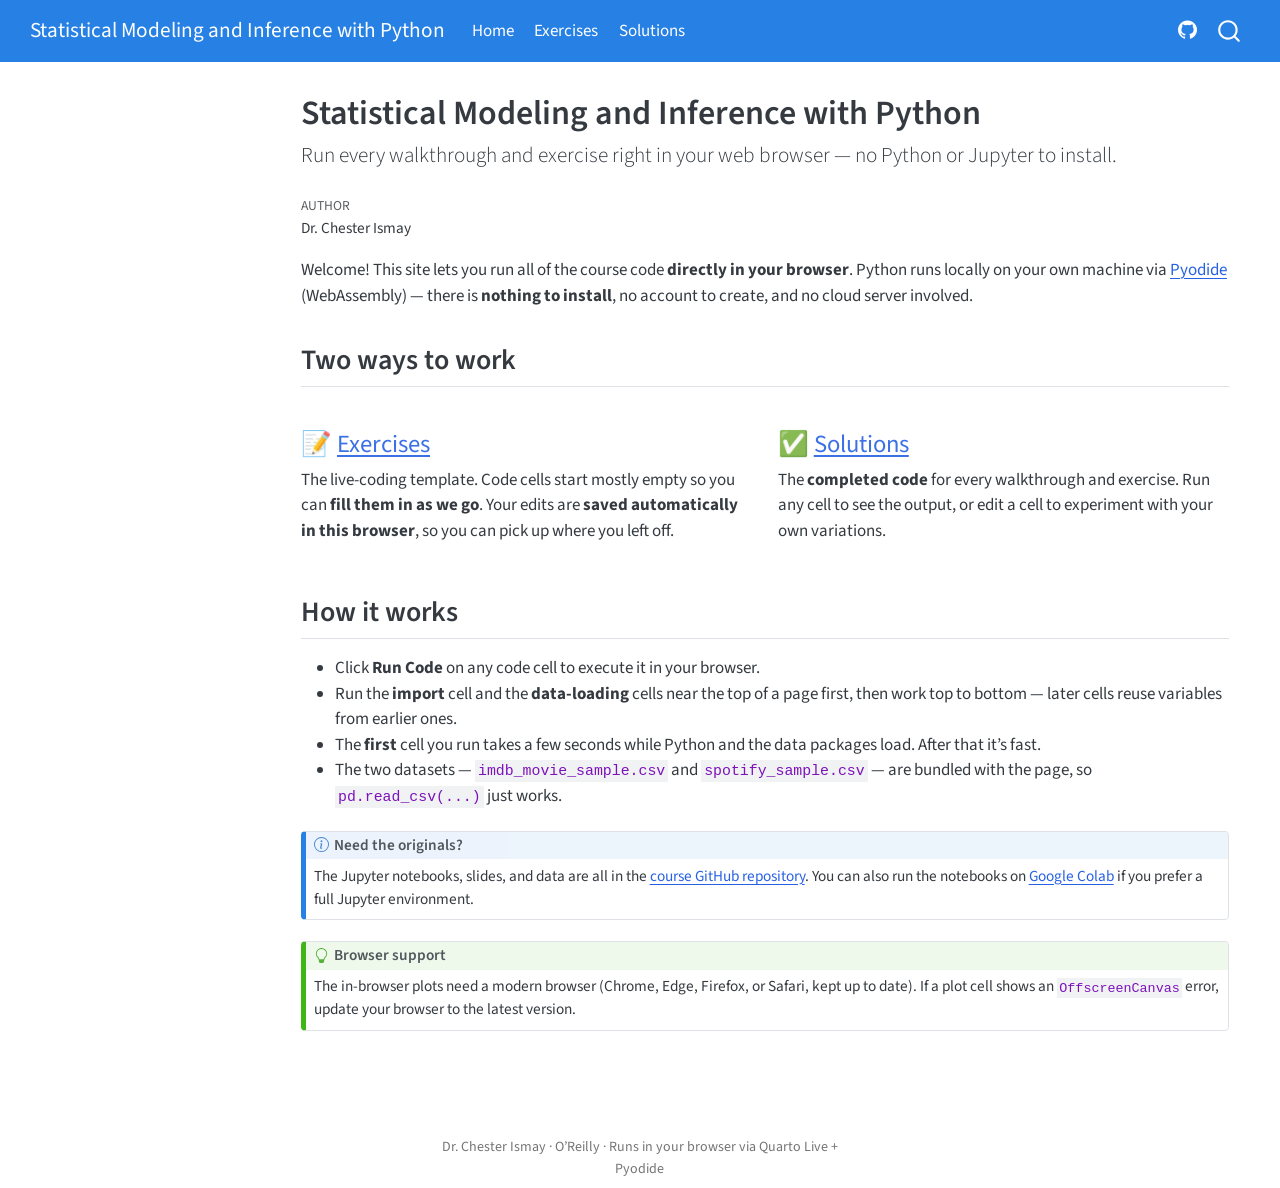
==== app/quarto/index.html @ 191a3539 "Add in-browser course apps (Quarto Live + JupyterLite) and unify course style - app/: browser-based " ====
<!DOCTYPE html>
<html xmlns="http://www.w3.org/1999/xhtml" lang="en" xml:lang="en"><head>

<meta charset="utf-8">
<meta name="generator" content="quarto-1.9.36">

<meta name="viewport" content="width=device-width, initial-scale=1.0, user-scalable=yes">

<meta name="author" content="Dr.&nbsp;Chester Ismay">

<title>Statistical Modeling and Inference with Python</title>
<style>
/* Default styles provided by pandoc.
** See https://pandoc.org/MANUAL.html#variables-for-html for config info.
*/
code{white-space: pre-wrap;}
span.smallcaps{font-variant: small-caps;}
div.columns{display: flex; gap: min(4vw, 1.5em);}
div.column{flex: auto; overflow-x: auto;}
div.hanging-indent{margin-left: 1.5em; text-indent: -1.5em;}
ul.task-list{list-style: none;}
ul.task-list li input[type="checkbox"] {
  width: 0.8em;
  margin: 0 0.8em 0.2em -1em; /* quarto-specific, see https://github.com/quarto-dev/quarto-cli/issues/4556 */ 
  vertical-align: middle;
}
</style>


<script src="site_libs/quarto-nav/quarto-nav.js"></script>
<script src="site_libs/quarto-nav/headroom.min.js"></script>
<script src="site_libs/clipboard/clipboard.min.js"></script>
<script src="site_libs/quarto-search/autocomplete.umd.js"></script>
<script src="site_libs/quarto-search/fuse.min.js"></script>
<script src="site_libs/quarto-search/quarto-search.js"></script>
<meta name="quarto:offset" content="./">
<script src="site_libs/quarto-html/quarto.js" type="module"></script>
<script src="site_libs/quarto-html/tabsets/tabsets.js" type="module"></script>
<script src="site_libs/quarto-html/popper.min.js"></script>
<script src="site_libs/quarto-html/tippy.umd.min.js"></script>
<script src="site_libs/quarto-html/anchor.min.js"></script>
<link href="site_libs/quarto-html/tippy.css" rel="stylesheet">
<link href="site_libs/quarto-html/quarto-syntax-highlighting-845c23b38eaddc0f92fda52bfe77a8c8.css" rel="stylesheet" id="quarto-text-highlighting-styles">
<script src="site_libs/bootstrap/bootstrap.min.js"></script>
<link href="site_libs/bootstrap/bootstrap-icons.css" rel="stylesheet">
<link href="site_libs/bootstrap/bootstrap-6e5d3d8f06bab3c9fe439197eeba8315.min.css" rel="stylesheet" append-hash="true" id="quarto-bootstrap" data-mode="light">
<script src="site_libs/quarto-contrib/live-runtime/live-runtime.js" type="module"></script>
<link href="site_libs/quarto-contrib/live-runtime/live-runtime.css" rel="stylesheet">
<script id="quarto-search-options" type="application/json">{
  "location": "navbar",
  "copy-button": false,
  "collapse-after": 3,
  "panel-placement": "end",
  "type": "overlay",
  "limit": 50,
  "keyboard-shortcut": [
    "f",
    "/",
    "s"
  ],
  "show-item-context": false,
  "language": {
    "search-no-results-text": "No results",
    "search-matching-documents-text": "matching documents",
    "search-copy-link-title": "Copy link to search",
    "search-hide-matches-text": "Hide additional matches",
    "search-more-match-text": "more match in this document",
    "search-more-matches-text": "more matches in this document",
    "search-clear-button-title": "Clear",
    "search-text-placeholder": "",
    "search-detached-cancel-button-title": "Cancel",
    "search-submit-button-title": "Submit",
    "search-label": "Search"
  }
}</script>
<script type="module" src="site_libs/quarto-ojs/quarto-ojs-runtime.js"></script>
<link href="site_libs/quarto-ojs/quarto-ojs.css" rel="stylesheet">


</head>

<body class="floating nav-fixed fullcontent quarto-light">

<div id="quarto-search-results"></div>
  <header id="quarto-header" class="headroom fixed-top">
    <nav class="navbar navbar-expand-lg " data-bs-theme="dark">
      <div class="navbar-container container-fluid">
      <div class="navbar-brand-container mx-auto">
    <a class="navbar-brand" href="./index.html">
    <span class="navbar-title">Statistical Modeling and Inference with Python</span>
    </a>
  </div>
            <div id="quarto-search" class="" title="Search"></div>
          <button class="navbar-toggler" type="button" data-bs-toggle="collapse" data-bs-target="#navbarCollapse" aria-controls="navbarCollapse" role="menu" aria-expanded="false" aria-label="Toggle navigation" onclick="if (window.quartoToggleHeadroom) { window.quartoToggleHeadroom(); }">
  <span class="navbar-toggler-icon"></span>
</button>
          <div class="collapse navbar-collapse" id="navbarCollapse">
            <ul class="navbar-nav navbar-nav-scroll me-auto">
  <li class="nav-item">
    <a class="nav-link active" href="./index.html" aria-current="page"> 
<span class="menu-text">Home</span></a>
  </li>  
  <li class="nav-item">
    <a class="nav-link" href="./exercises.html"> 
<span class="menu-text">Exercises</span></a>
  </li>  
  <li class="nav-item">
    <a class="nav-link" href="./solutions.html"> 
<span class="menu-text">Solutions</span></a>
  </li>  
</ul>
            <ul class="navbar-nav navbar-nav-scroll ms-auto">
  <li class="nav-item compact">
    <a class="nav-link" href="https://github.com/ismayc/oreilly-statistical-modeling-and-inference-with-python"> <i class="bi bi-github" role="img" aria-label="GitHub repository">
</i> 
<span class="menu-text"></span></a>
  </li>  
</ul>
          </div> <!-- /navcollapse -->
            <div class="quarto-navbar-tools">
</div>
      </div> <!-- /container-fluid -->
    </nav>
</header>
<!-- content -->
<div id="quarto-content" class="quarto-container page-columns page-rows-contents page-layout-article page-navbar">
<!-- sidebar -->
  <nav id="quarto-sidebar" class="sidebar collapse collapse-horizontal quarto-sidebar-collapse-item sidebar-navigation floating overflow-auto">
    
</nav>
<div id="quarto-sidebar-glass" class="quarto-sidebar-collapse-item" data-bs-toggle="collapse" data-bs-target=".quarto-sidebar-collapse-item"></div>
<!-- margin-sidebar -->
    
<!-- main -->
<main class="content" id="quarto-document-content">

<header id="title-block-header" class="quarto-title-block default">
<div class="quarto-title">
<h1 class="title">Statistical Modeling and Inference with Python</h1>
<p class="subtitle lead">Run every walkthrough and exercise right in your web browser — no Python or Jupyter to install.</p>
</div>



<div class="quarto-title-meta">

    <div>
    <div class="quarto-title-meta-heading">Author</div>
    <div class="quarto-title-meta-contents">
             <p>Dr.&nbsp;Chester Ismay </p>
          </div>
  </div>
    
  
    
  </div>
  


</header>


<p>Welcome! This site lets you run all of the course code <strong>directly in your browser</strong>. Python runs locally on your own machine via <a href="https://pyodide.org">Pyodide</a> (WebAssembly) — there is <strong>nothing to install</strong>, no account to create, and no cloud server involved.</p>
<section id="two-ways-to-work" class="level2">
<h2 class="anchored" data-anchor-id="two-ways-to-work">Two ways to work</h2>
<div class="grid">
<section id="exercises" class="level3 g-col-12 g-col-md-6">
<h3 class="anchored" data-anchor-id="exercises">📝 <a href="./exercises.html">Exercises</a></h3>
<p>The live-coding template. Code cells start mostly empty so you can <strong>fill them in as we go</strong>. Your edits are <strong>saved automatically in this browser</strong>, so you can pick up where you left off.</p>
</section>
<section id="solutions" class="level3 g-col-12 g-col-md-6">
<h3 class="anchored" data-anchor-id="solutions">✅ <a href="./solutions.html">Solutions</a></h3>
<p>The <strong>completed code</strong> for every walkthrough and exercise. Run any cell to see the output, or edit a cell to experiment with your own variations.</p>
</section>
</div>
</section>
<section id="how-it-works" class="level2">
<h2 class="anchored" data-anchor-id="how-it-works">How it works</h2>
<ul>
<li>Click <strong>Run Code</strong> on any code cell to execute it in your browser.</li>
<li>Run the <strong>import</strong> cell and the <strong>data-loading</strong> cells near the top of a page first, then work top to bottom — later cells reuse variables from earlier ones.</li>
<li>The <strong>first</strong> cell you run takes a few seconds while Python and the data packages load. After that it’s fast.</li>
<li>The two datasets — <code>imdb_movie_sample.csv</code> and <code>spotify_sample.csv</code> — are bundled with the page, so <code>pd.read_csv(...)</code> just works.</li>
</ul>
<div class="callout callout-style-default callout-note callout-titled">
<div class="callout-header d-flex align-content-center">
<div class="callout-icon-container">
<i class="callout-icon"></i>
</div>
<div class="callout-title-container flex-fill">
<span class="screen-reader-only">Note</span>Need the originals?
</div>
</div>
<div class="callout-body-container callout-body">
<p>The Jupyter notebooks, slides, and data are all in the <a href="https://github.com/ismayc/oreilly-statistical-modeling-and-inference-with-python">course GitHub repository</a>. You can also run the notebooks on <a href="https://colab.research.google.com/">Google Colab</a> if you prefer a full Jupyter environment.</p>
</div>
</div>
<div class="callout callout-style-default callout-tip callout-titled">
<div class="callout-header d-flex align-content-center">
<div class="callout-icon-container">
<i class="callout-icon"></i>
</div>
<div class="callout-title-container flex-fill">
<span class="screen-reader-only">Tip</span>Browser support
</div>
</div>
<div class="callout-body-container callout-body">
<p>The in-browser plots need a modern browser (Chrome, Edge, Firefox, or Safari, kept up to date). If a plot cell shows an <code>OffscreenCanvas</code> error, update your browser to the latest version.</p>
</div>
</div>


<script type="ojs-module-contents">
eyJjb250ZW50cyI6W119
</script>
<div id="exercise-loading-indicator" class="exercise-loading-indicator d-none d-flex align-items-center gap-2">
<div id="exercise-loading-status" class="d-flex gap-2">

</div>
<div class="spinner-grow spinner-grow-sm">

</div>
</div>
<script type="vfs-file">
WyJpbWRiX21vdmllX3NhbXBsZS5jc3YiLCJzcG90aWZ5X3NhbXBsZS5jc3YiXQ==
</script>
</section>

</main> <!-- /main -->
<script type="ojs-module-contents">
eyJjb250ZW50cyI6W119
</script>
<script type="module">
if (window.location.protocol === "file:") { alert("The OJS runtime does not work with file:// URLs. Please use a web server to view this document."); }
window._ojs.paths.runtimeToDoc = "../..";
window._ojs.paths.runtimeToRoot = "../..";
window._ojs.paths.docToRoot = "";
window._ojs.selfContained = false;
window._ojs.runtime.interpretFromScriptTags();
</script>
<script id="quarto-html-after-body" type="application/javascript">
  window.document.addEventListener("DOMContentLoaded", function (event) {
    const icon = "";
    const anchorJS = new window.AnchorJS();
    anchorJS.options = {
      placement: 'right',
      icon: icon
    };
    anchorJS.add('.anchored');
    const isCodeAnnotation = (el) => {
      for (const clz of el.classList) {
        if (clz.startsWith('code-annotation-')) {                     
          return true;
        }
      }
      return false;
    }
    const onCopySuccess = function(e) {
      // button target
      const button = e.trigger;
      // don't keep focus
      button.blur();
      // flash "checked"
      button.classList.add('code-copy-button-checked');
      var currentTitle = button.getAttribute("title");
      button.setAttribute("title", "Copied!");
      let tooltip;
      if (window.bootstrap) {
        button.setAttribute("data-bs-toggle", "tooltip");
        button.setAttribute("data-bs-placement", "left");
        button.setAttribute("data-bs-title", "Copied!");
        tooltip = new bootstrap.Tooltip(button, 
          { trigger: "manual", 
            customClass: "code-copy-button-tooltip",
            offset: [0, -8]});
        tooltip.show();    
      }
      setTimeout(function() {
        if (tooltip) {
          tooltip.hide();
          button.removeAttribute("data-bs-title");
          button.removeAttribute("data-bs-toggle");
          button.removeAttribute("data-bs-placement");
        }
        button.setAttribute("title", currentTitle);
        button.classList.remove('code-copy-button-checked');
      }, 1000);
      // clear code selection
      e.clearSelection();
    }
    const getTextToCopy = function(trigger) {
      const outerScaffold = trigger.parentElement.cloneNode(true);
      const codeEl = outerScaffold.querySelector('code');
      for (const childEl of codeEl.children) {
        if (isCodeAnnotation(childEl)) {
          childEl.remove();
        }
      }
      return codeEl.innerText;
    }
    const clipboard = new window.ClipboardJS('.code-copy-button:not([data-in-quarto-modal])', {
      text: getTextToCopy
    });
    clipboard.on('success', onCopySuccess);
    if (window.document.getElementById('quarto-embedded-source-code-modal')) {
      const clipboardModal = new window.ClipboardJS('.code-copy-button[data-in-quarto-modal]', {
        text: getTextToCopy,
        container: window.document.getElementById('quarto-embedded-source-code-modal')
      });
      clipboardModal.on('success', onCopySuccess);
    }
      var localhostRegex = new RegExp(/^(?:http|https):\/\/localhost\:?[0-9]*\//);
      var mailtoRegex = new RegExp(/^mailto:/);
        var filterRegex = new RegExp('/' + window.location.host + '/');
      var isInternal = (href) => {
          return filterRegex.test(href) || localhostRegex.test(href) || mailtoRegex.test(href);
      }
      // Inspect non-navigation links and adorn them if external
     var links = window.document.querySelectorAll('a[href]:not(.nav-link):not(.navbar-brand):not(.toc-action):not(.sidebar-link):not(.sidebar-item-toggle):not(.pagination-link):not(.no-external):not([aria-hidden]):not(.dropdown-item):not(.quarto-navigation-tool):not(.about-link)');
      for (var i=0; i<links.length; i++) {
        const link = links[i];
        if (!isInternal(link.href)) {
          // undo the damage that might have been done by quarto-nav.js in the case of
          // links that we want to consider external
          if (link.dataset.originalHref !== undefined) {
            link.href = link.dataset.originalHref;
          }
        }
      }
    function tippyHover(el, contentFn, onTriggerFn, onUntriggerFn) {
      const config = {
        allowHTML: true,
        maxWidth: 500,
        delay: 100,
        arrow: false,
        appendTo: function(el) {
            return el.parentElement;
        },
        interactive: true,
        interactiveBorder: 10,
        theme: 'quarto',
        placement: 'bottom-start',
      };
      if (contentFn) {
        config.content = contentFn;
      }
      if (onTriggerFn) {
        config.onTrigger = onTriggerFn;
      }
      if (onUntriggerFn) {
        config.onUntrigger = onUntriggerFn;
      }
      window.tippy(el, config); 
    }
    const noterefs = window.document.querySelectorAll('a[role="doc-noteref"]');
    for (var i=0; i<noterefs.length; i++) {
      const ref = noterefs[i];
      tippyHover(ref, function() {
        // use id or data attribute instead here
        let href = ref.getAttribute('data-footnote-href') || ref.getAttribute('href');
        try { href = new URL(href).hash; } catch {}
        const id = href.replace(/^#\/?/, "");
        const note = window.document.getElementById(id);
        if (note) {
          return note.innerHTML;
        } else {
          return "";
        }
      });
    }
    const xrefs = window.document.querySelectorAll('a.quarto-xref');
    const processXRef = (id, note) => {
      // Strip column container classes
      const stripColumnClz = (el) => {
        el.classList.remove("page-full", "page-columns");
        if (el.children) {
          for (const child of el.children) {
            stripColumnClz(child);
          }
        }
      }
      stripColumnClz(note)
      if (id === null || id.startsWith('sec-')) {
        // Special case sections, only their first couple elements
        const container = document.createElement("div");
        if (note.children && note.children.length > 2) {
          container.appendChild(note.children[0].cloneNode(true));
          for (let i = 1; i < note.children.length; i++) {
            const child = note.children[i];
            if (child.tagName === "P" && child.innerText === "") {
              continue;
            } else {
              container.appendChild(child.cloneNode(true));
              break;
            }
          }
          if (window.Quarto?.typesetMath) {
            window.Quarto.typesetMath(container);
          }
          return container.innerHTML
        } else {
          if (window.Quarto?.typesetMath) {
            window.Quarto.typesetMath(note);
          }
          return note.innerHTML;
        }
      } else {
        // Remove any anchor links if they are present
        const anchorLink = note.querySelector('a.anchorjs-link');
        if (anchorLink) {
          anchorLink.remove();
        }
        if (window.Quarto?.typesetMath) {
          window.Quarto.typesetMath(note);
        }
        if (note.classList.contains("callout")) {
          return note.outerHTML;
        } else {
          return note.innerHTML;
        }
      }
    }
    for (var i=0; i<xrefs.length; i++) {
      const xref = xrefs[i];
      tippyHover(xref, undefined, function(instance) {
        instance.disable();
        let url = xref.getAttribute('href');
        let hash = undefined; 
        if (url.startsWith('#')) {
          hash = url;
        } else {
          try { hash = new URL(url).hash; } catch {}
        }
        if (hash) {
          const id = hash.replace(/^#\/?/, "");
          const note = window.document.getElementById(id);
          if (note !== null) {
            try {
              const html = processXRef(id, note.cloneNode(true));
              instance.setContent(html);
            } finally {
              instance.enable();
              instance.show();
            }
          } else {
            // See if we can fetch this
            fetch(url.split('#')[0])
            .then(res => res.text())
            .then(html => {
              const parser = new DOMParser();
              const htmlDoc = parser.parseFromString(html, "text/html");
              const note = htmlDoc.getElementById(id);
              if (note !== null) {
                const html = processXRef(id, note);
                instance.setContent(html);
              } 
            }).finally(() => {
              instance.enable();
              instance.show();
            });
          }
        } else {
          // See if we can fetch a full url (with no hash to target)
          // This is a special case and we should probably do some content thinning / targeting
          fetch(url)
          .then(res => res.text())
          .then(html => {
            const parser = new DOMParser();
            const htmlDoc = parser.parseFromString(html, "text/html");
            const note = htmlDoc.querySelector('main.content');
            if (note !== null) {
              // This should only happen for chapter cross references
              // (since there is no id in the URL)
              // remove the first header
              if (note.children.length > 0 && note.children[0].tagName === "HEADER") {
                note.children[0].remove();
              }
              const html = processXRef(null, note);
              instance.setContent(html);
            } 
          }).finally(() => {
            instance.enable();
            instance.show();
          });
        }
      }, function(instance) {
      });
    }
        let selectedAnnoteEl;
        const selectorForAnnotation = ( cell, annotation) => {
          let cellAttr = 'data-code-cell="' + cell + '"';
          let lineAttr = 'data-code-annotation="' +  annotation + '"';
          const selector = 'span[' + cellAttr + '][' + lineAttr + ']';
          return selector;
        }
        const selectCodeLines = (annoteEl) => {
          const doc = window.document;
          const targetCell = annoteEl.getAttribute("data-target-cell");
          const targetAnnotation = annoteEl.getAttribute("data-target-annotation");
          const annoteSpan = window.document.querySelector(selectorForAnnotation(targetCell, targetAnnotation));
          const lines = annoteSpan.getAttribute("data-code-lines").split(",");
          const lineIds = lines.map((line) => {
            return targetCell + "-" + line;
          })
          let top = null;
          let height = null;
          let parent = null;
          if (lineIds.length > 0) {
              //compute the position of the single el (top and bottom and make a div)
              const el = window.document.getElementById(lineIds[0]);
              top = el.offsetTop;
              height = el.offsetHeight;
              parent = el.parentElement.parentElement;
            if (lineIds.length > 1) {
              const lastEl = window.document.getElementById(lineIds[lineIds.length - 1]);
              const bottom = lastEl.offsetTop + lastEl.offsetHeight;
              height = bottom - top;
            }
            if (top !== null && height !== null && parent !== null) {
              // cook up a div (if necessary) and position it 
              let div = window.document.getElementById("code-annotation-line-highlight");
              if (div === null) {
                div = window.document.createElement("div");
                div.setAttribute("id", "code-annotation-line-highlight");
                div.style.position = 'absolute';
                parent.appendChild(div);
              }
              div.style.top = top - 2 + "px";
              div.style.height = height + 4 + "px";
              div.style.left = 0;
              let gutterDiv = window.document.getElementById("code-annotation-line-highlight-gutter");
              if (gutterDiv === null) {
                gutterDiv = window.document.createElement("div");
                gutterDiv.setAttribute("id", "code-annotation-line-highlight-gutter");
                gutterDiv.style.position = 'absolute';
                const codeCell = window.document.getElementById(targetCell);
                const gutter = codeCell.querySelector('.code-annotation-gutter');
                gutter.appendChild(gutterDiv);
              }
              gutterDiv.style.top = top - 2 + "px";
              gutterDiv.style.height = height + 4 + "px";
            }
            selectedAnnoteEl = annoteEl;
          }
        };
        const unselectCodeLines = () => {
          const elementsIds = ["code-annotation-line-highlight", "code-annotation-line-highlight-gutter"];
          elementsIds.forEach((elId) => {
            const div = window.document.getElementById(elId);
            if (div) {
              div.remove();
            }
          });
          selectedAnnoteEl = undefined;
        };
          // Handle positioning of the toggle
      window.addEventListener(
        "resize",
        throttle(() => {
          elRect = undefined;
          if (selectedAnnoteEl) {
            selectCodeLines(selectedAnnoteEl);
          }
        }, 10)
      );
      function throttle(fn, ms) {
      let throttle = false;
      let timer;
        return (...args) => {
          if(!throttle) { // first call gets through
              fn.apply(this, args);
              throttle = true;
          } else { // all the others get throttled
              if(timer) clearTimeout(timer); // cancel #2
              timer = setTimeout(() => {
                fn.apply(this, args);
                timer = throttle = false;
              }, ms);
          }
        };
      }
        // Attach click handler to the DT
        const annoteDls = window.document.querySelectorAll('dt[data-target-cell]');
        for (const annoteDlNode of annoteDls) {
          annoteDlNode.addEventListener('click', (event) => {
            const clickedEl = event.target;
            if (clickedEl !== selectedAnnoteEl) {
              unselectCodeLines();
              const activeEl = window.document.querySelector('dt[data-target-cell].code-annotation-active');
              if (activeEl) {
                activeEl.classList.remove('code-annotation-active');
              }
              selectCodeLines(clickedEl);
              clickedEl.classList.add('code-annotation-active');
            } else {
              // Unselect the line
              unselectCodeLines();
              clickedEl.classList.remove('code-annotation-active');
            }
          });
        }
    const findCites = (el) => {
      const parentEl = el.parentElement;
      if (parentEl) {
        const cites = parentEl.dataset.cites;
        if (cites) {
          return {
            el,
            cites: cites.split(' ')
          };
        } else {
          return findCites(el.parentElement)
        }
      } else {
        return undefined;
      }
    };
    var bibliorefs = window.document.querySelectorAll('a[role="doc-biblioref"]');
    for (var i=0; i<bibliorefs.length; i++) {
      const ref = bibliorefs[i];
      const citeInfo = findCites(ref);
      if (citeInfo) {
        tippyHover(citeInfo.el, function() {
          var popup = window.document.createElement('div');
          citeInfo.cites.forEach(function(cite) {
            var citeDiv = window.document.createElement('div');
            citeDiv.classList.add('hanging-indent');
            citeDiv.classList.add('csl-entry');
            var biblioDiv = window.document.getElementById('ref-' + cite);
            if (biblioDiv) {
              citeDiv.innerHTML = biblioDiv.innerHTML;
            }
            popup.appendChild(citeDiv);
          });
          return popup.innerHTML;
        });
      }
    }
  });
  </script>
</div> <!-- /content -->
<footer class="footer">
  <div class="nav-footer">
    <div class="nav-footer-left">
      &nbsp;
    </div>   
    <div class="nav-footer-center">
<p>Dr.&nbsp;Chester Ismay · O’Reilly · Runs in your browser via Quarto Live + Pyodide</p>
</div>
    <div class="nav-footer-right">
      &nbsp;
    </div>
  </div>
</footer>




</body></html>
---- app/quarto/site_libs/quarto-html/tippy.css ----
.tippy-box[data-animation=fade][data-state=hidden]{opacity:0}[data-tippy-root]{max-width:calc(100vw - 10px)}.tippy-box{position:relative;background-color:#333;color:#fff;border-radius:4px;font-size:14px;line-height:1.4;white-space:normal;outline:0;transition-property:transform,visibility,opacity}.tippy-box[data-placement^=top]>.tippy-arrow{bottom:0}.tippy-box[data-placement^=top]>.tippy-arrow:before{bottom:-7px;left:0;border-width:8px 8px 0;border-top-color:initial;transform-origin:center top}.tippy-box[data-placement^=bottom]>.tippy-arrow{top:0}.tippy-box[data-placement^=bottom]>.tippy-arrow:before{top:-7px;left:0;border-width:0 8px 8px;border-bottom-color:initial;transform-origin:center bottom}.tippy-box[data-placement^=left]>.tippy-arrow{right:0}.tippy-box[data-placement^=left]>.tippy-arrow:before{border-width:8px 0 8px 8px;border-left-color:initial;right:-7px;transform-origin:center left}.tippy-box[data-placement^=right]>.tippy-arrow{left:0}.tippy-box[data-placement^=right]>.tippy-arrow:before{left:-7px;border-width:8px 8px 8px 0;border-right-color:initial;transform-origin:center right}.tippy-box[data-inertia][data-state=visible]{transition-timing-function:cubic-bezier(.54,1.5,.38,1.11)}.tippy-arrow{width:16px;height:16px;color:#333}.tippy-arrow:before{content:"";position:absolute;border-color:transparent;border-style:solid}.tippy-content{position:relative;padding:5px 9px;z-index:1}
---- app/quarto/site_libs/quarto-html/quarto-syntax-highlighting-845c23b38eaddc0f92fda52bfe77a8c8.css ----
/* quarto syntax highlight colors */
:root {
  --quarto-hl-ot-color: #003B4F;
  --quarto-hl-at-color: #657422;
  --quarto-hl-ss-color: #20794D;
  --quarto-hl-an-color: #5E5E5E;
  --quarto-hl-fu-color: #4758AB;
  --quarto-hl-st-color: #20794D;
  --quarto-hl-cf-color: #003B4F;
  --quarto-hl-op-color: #5E5E5E;
  --quarto-hl-er-color: #AD0000;
  --quarto-hl-bn-color: #AD0000;
  --quarto-hl-al-color: #AD0000;
  --quarto-hl-va-color: #111111;
  --quarto-hl-bu-color: inherit;
  --quarto-hl-ex-color: inherit;
  --quarto-hl-pp-color: #AD0000;
  --quarto-hl-in-color: #5E5E5E;
  --quarto-hl-vs-color: #20794D;
  --quarto-hl-wa-color: #5E5E5E;
  --quarto-hl-do-color: #5E5E5E;
  --quarto-hl-im-color: #00769E;
  --quarto-hl-ch-color: #20794D;
  --quarto-hl-dt-color: #AD0000;
  --quarto-hl-fl-color: #AD0000;
  --quarto-hl-co-color: #5E5E5E;
  --quarto-hl-cv-color: #5E5E5E;
  --quarto-hl-cn-color: #8f5902;
  --quarto-hl-sc-color: #5E5E5E;
  --quarto-hl-dv-color: #AD0000;
  --quarto-hl-kw-color: #003B4F;
}

/* other quarto variables */
:root {
  --quarto-font-monospace: SFMono-Regular, Menlo, Monaco, Consolas, "Liberation Mono", "Courier New", monospace;
}

/* syntax highlight based on Pandoc's rules */
pre > code.sourceCode > span {
  color: #003B4F;
}

code.sourceCode > span {
  color: #003B4F;
}

div.sourceCode,
div.sourceCode pre.sourceCode {
  color: #003B4F;
}

/* Normal */
code span {
  color: #003B4F;
}

/* Alert */
code span.al {
  color: #AD0000;
  font-style: inherit;
}

/* Annotation */
code span.an {
  color: #5E5E5E;
  font-style: inherit;
}

/* Attribute */
code span.at {
  color: #657422;
  font-style: inherit;
}

/* BaseN */
code span.bn {
  color: #AD0000;
  font-style: inherit;
}

/* BuiltIn */
code span.bu {
  font-style: inherit;
}

/* ControlFlow */
code span.cf {
  color: #003B4F;
  font-weight: bold;
  font-style: inherit;
}

/* Char */
code span.ch {
  color: #20794D;
  font-style: inherit;
}

/* Constant */
code span.cn {
  color: #8f5902;
  font-style: inherit;
}

/* Comment */
code span.co {
  color: #5E5E5E;
  font-style: inherit;
}

/* CommentVar */
code span.cv {
  color: #5E5E5E;
  font-style: italic;
}

/* Documentation */
code span.do {
  color: #5E5E5E;
  font-style: italic;
}

/* DataType */
code span.dt {
  color: #AD0000;
  font-style: inherit;
}

/* DecVal */
code span.dv {
  color: #AD0000;
  font-style: inherit;
}

/* Error */
code span.er {
  color: #AD0000;
  font-style: inherit;
}

/* Extension */
code span.ex {
  font-style: inherit;
}

/* Float */
code span.fl {
  color: #AD0000;
  font-style: inherit;
}

/* Function */
code span.fu {
  color: #4758AB;
  font-style: inherit;
}

/* Import */
code span.im {
  color: #00769E;
  font-style: inherit;
}

/* Information */
code span.in {
  color: #5E5E5E;
  font-style: inherit;
}

/* Keyword */
code span.kw {
  color: #003B4F;
  font-weight: bold;
  font-style: inherit;
}

/* Operator */
code span.op {
  color: #5E5E5E;
  font-style: inherit;
}

/* Other */
code span.ot {
  color: #003B4F;
  font-style: inherit;
}

/* Preprocessor */
code span.pp {
  color: #AD0000;
  font-style: inherit;
}

/* SpecialChar */
code span.sc {
  color: #5E5E5E;
  font-style: inherit;
}

/* SpecialString */
code span.ss {
  color: #20794D;
  font-style: inherit;
}

/* String */
code span.st {
  color: #20794D;
  font-style: inherit;
}

/* Variable */
code span.va {
  color: #111111;
  font-style: inherit;
}

/* VerbatimString */
code span.vs {
  color: #20794D;
  font-style: inherit;
}

/* Warning */
code span.wa {
  color: #5E5E5E;
  font-style: italic;
}

.prevent-inlining {
  content: "</";
}

/*# sourceMappingURL=ac89f0bb514bba72461919f78549e31c.css.map */
---- app/quarto/site_libs/quarto-contrib/live-runtime/live-runtime.css ----
.quarto-light{--exercise-main-color: var(--bs-body-color, var(--r-main-color, #212529));--exercise-output-color: var(--bs-black, #000000);--exercise-main-bg: var(--bs-body-bg, var(--r-background-color, #ffffff));--exercise-primary-rgb: var(--bs-primary-rgb, 13, 110, 253);--exercise-gray: var(--bs-gray-300, #dee2e6);--exercise-cap-bg: var(--bs-light-bg-subtle, #f8f8f8);--exercise-line-bg: rgba(var(--exercise-primary-rgb), .05);--exercise-line-gutter-bg: rgba(var(--exercise-primary-rgb), .1);--exercise-code-block-color: var(--quarto-scss-export-code-block-color, var(--exercise-main-color));--exercise-code-block-bg: var(--quarto-scss-export-code-block-bg, var(--exercise-main-bg))}.quarto-dark{--exercise-main-color: var(--bs-body-color, var(--r-main-color, #ffffff));--exercise-output-color: var(--bs-body-color, #ffffff);--exercise-main-bg: var(--bs-body-bg, var(--r-background-color, #222222));--exercise-primary-rgb: var(--bs-primary-rgb, 55, 90, 127);--exercise-gray: var(--bs-gray-700, #434343);--exercise-cap-bg: var(--bs-card-cap-bg, #505050);--exercise-line-bg: rgba(var(--exercise-primary-rgb), .2);--exercise-line-gutter-bg: rgba(var(--exercise-primary-rgb), .4);--exercise-code-block-color: var(--quarto-scss-export-code-block-color, var(--exercise-main-color));--exercise-code-block-bg: var(--quarto-scss-export-code-block-bg, var(--exercise-main-bg))}.webr-ojs-exercise.exercise-solution,.webr-ojs-exercise.exercise-hint{border:var(--exercise-gray) 1px solid;border-radius:5px;padding:1rem}.exercise-hint .exercise-hint,.exercise-solution .exercise-solution{border:none;padding:0}.webr-ojs-exercise.exercise-solution>.callout,.webr-ojs-exercise.exercise-hint>.callout{margin:-1rem;border:0}#exercise-loading-indicator{position:fixed;bottom:0;right:0;font-size:1.2rem;padding:.2rem .75rem;border:1px solid var(--exercise-gray);background-color:var(--exercise-cap-bg);border-top-left-radius:5px}#exercise-loading-indicator>.spinner-grow{min-width:1rem}.exercise-loading-details+.exercise-loading-details:before{content:"/ "}@media only screen and (max-width: 576px){#exercise-loading-indicator{font-size:.8rem;padding:.1rem .5rem}#exercise-loading-indicator>.spinner-grow{min-width:.66rem}#exercise-loading-indicator .gap-2{gap:.2rem!important}#exercise-loading-indicator .spinner-grow{--bs-spinner-width: .66rem;--bs-spinner-height: .66rem}}.btn.btn-exercise-editor:disabled,.btn.btn-exercise-editor.disabled,.btn-exercise-editor fieldset:disabled .btn{transition:opacity .5s}.card.exercise-editor .card-header a.btn{--bs-btn-padding-x: .5rem;--bs-btn-padding-y: .15rem;--bs-btn-font-size: .75rem}.quarto-dark .card.exercise-editor .card-header .btn.btn-outline-dark{--bs-btn-color: #f8f8f8;--bs-btn-border-color: #f8f8f8;--bs-btn-hover-color: #000;--bs-btn-hover-bg: #f8f8f8;--bs-btn-hover-border-color: #f8f8f8;--bs-btn-focus-shadow-rgb: 248, 248, 248;--bs-btn-active-color: #000;--bs-btn-active-bg: #f8f8f8;--bs-btn-active-border-color: #f8f8f8;--bs-btn-active-shadow: inset 0 3px 5px rgba(0, 0, 0, .125);--bs-btn-disabled-color: #f8f8f8;--bs-btn-disabled-bg: transparent;--bs-btn-disabled-border-color: #f8f8f8;--bs-btn-bg: transparent;--bs-gradient: none}.card.exercise-editor{--exercise-min-lines: 0;--exercise-max-lines: infinity;--exercise-font-size: var(--bs-body-font-size, 1rem)}.card.exercise-editor .card-header{padding:.5rem 1rem;background-color:var(--exercise-cap-bg);border-bottom:1px solid rgba(0,0,0,.175)}.card.exercise-editor .cm-editor{color:var(--exercise-code-block-color);background-color:var(--exercise-code-block-bg);max-height:calc(var(--exercise-max-lines) * 1.4 * var(--exercise-font-size) + 8px)}.card.exercise-editor .cm-content{caret-color:var(--exercise-code-block-color)}.card.exercise-editor .cm-cursor,.card.exercise-editor .cm-dropCursor{border-left-color:var(--exercise-code-block-color)}.card.exercise-editor .cm-focused .cm-selectionBackgroundm .cm-selectionBackground,.card.exercise-editor .cm-content ::selection{background-color:rgba(var(--exercise-primary-rgb),.1)}.card.exercise-editor .cm-activeLine{background-color:var(--exercise-line-bg)}.card.exercise-editor .cm-activeLineGutter{background-color:var(--exercise-line-gutter-bg)}.card.exercise-editor .cm-gutters{background-color:var(--exercise-cap-bg);color:var(--exercise-main-color);border-right:1px solid var(--exercise-gray)}.card.exercise-editor .cm-content,.card.exercise-editor .cm-gutter{min-height:calc(var(--exercise-min-lines) * 1.4 * var(--exercise-font-size) + 8px)}.card.exercise-editor .cm-scroller{line-height:1.4;overflow:auto}:root{--exercise-editor-hl-al: var(--quarto-hl-al-color, #AD0000);--exercise-editor-hl-an: var(--quarto-hl-an-color, #5E5E5E);--exercise-editor-hl-at: var(--quarto-hl-at-color, #657422);--exercise-editor-hl-bn: var(--quarto-hl-bn-color, #AD0000);--exercise-editor-hl-ch: var(--quarto-hl-ch-color, #20794D);--exercise-editor-hl-co: var(--quarto-hl-co-color, #5E5E5E);--exercise-editor-hl-cv: var(--quarto-hl-cv-color, #5E5E5E);--exercise-editor-hl-cn: var(--quarto-hl-cn-color, #8f5902);--exercise-editor-hl-cf: var(--quarto-hl-cf-color, #003B4F);--exercise-editor-hl-dt: var(--quarto-hl-dt-color, #AD0000);--exercise-editor-hl-dv: var(--quarto-hl-dv-color, #AD0000);--exercise-editor-hl-do: var(--quarto-hl-do-color, #5E5E5E);--exercise-editor-hl-er: var(--quarto-hl-er-color, #AD0000);--exercise-editor-hl-fl: var(--quarto-hl-fl-color, #AD0000);--exercise-editor-hl-fu: var(--quarto-hl-fu-color, #4758AB);--exercise-editor-hl-im: var(--quarto-hl-im-color, #00769E);--exercise-editor-hl-in: var(--quarto-hl-in-color, #5E5E5E);--exercise-editor-hl-kw: var(--quarto-hl-kw-color, #003B4F);--exercise-editor-hl-op: var(--quarto-hl-op-color, #5E5E5E);--exercise-editor-hl-ot: var(--quarto-hl-ot-color, #003B4F);--exercise-editor-hl-pp: var(--quarto-hl-pp-color, #AD0000);--exercise-editor-hl-sc: var(--quarto-hl-sc-color, #5E5E5E);--exercise-editor-hl-ss: var(--quarto-hl-ss-color, #20794D);--exercise-editor-hl-st: var(--quarto-hl-st-color, #20794D);--exercise-editor-hl-va: var(--quarto-hl-va-color, #111111);--exercise-editor-hl-vs: var(--quarto-hl-vs-color, #20794D);--exercise-editor-hl-wa: var(--quarto-hl-wa-color, #5E5E5E)}*[data-bs-theme=dark]{--exercise-editor-hl-al: var(--quarto-hl-al-color, #f07178);--exercise-editor-hl-an: var(--quarto-hl-an-color, #d4d0ab);--exercise-editor-hl-at: var(--quarto-hl-at-color, #00e0e0);--exercise-editor-hl-bn: var(--quarto-hl-bn-color, #d4d0ab);--exercise-editor-hl-bu: var(--quarto-hl-bu-color, #abe338);--exercise-editor-hl-ch: var(--quarto-hl-ch-color, #abe338);--exercise-editor-hl-co: var(--quarto-hl-co-color, #f8f8f2);--exercise-editor-hl-cv: var(--quarto-hl-cv-color, #ffd700);--exercise-editor-hl-cn: var(--quarto-hl-cn-color, #ffd700);--exercise-editor-hl-cf: var(--quarto-hl-cf-color, #ffa07a);--exercise-editor-hl-dt: var(--quarto-hl-dt-color, #ffa07a);--exercise-editor-hl-dv: var(--quarto-hl-dv-color, #d4d0ab);--exercise-editor-hl-do: var(--quarto-hl-do-color, #f8f8f2);--exercise-editor-hl-er: var(--quarto-hl-er-color, #f07178);--exercise-editor-hl-ex: var(--quarto-hl-ex-color, #00e0e0);--exercise-editor-hl-fl: var(--quarto-hl-fl-color, #d4d0ab);--exercise-editor-hl-fu: var(--quarto-hl-fu-color, #ffa07a);--exercise-editor-hl-im: var(--quarto-hl-im-color, #abe338);--exercise-editor-hl-in: var(--quarto-hl-in-color, #d4d0ab);--exercise-editor-hl-kw: var(--quarto-hl-kw-color, #ffa07a);--exercise-editor-hl-op: var(--quarto-hl-op-color, #ffa07a);--exercise-editor-hl-ot: var(--quarto-hl-ot-color, #00e0e0);--exercise-editor-hl-pp: var(--quarto-hl-pp-color, #dcc6e0);--exercise-editor-hl-re: var(--quarto-hl-re-color, #00e0e0);--exercise-editor-hl-sc: var(--quarto-hl-sc-color, #abe338);--exercise-editor-hl-ss: var(--quarto-hl-ss-color, #abe338);--exercise-editor-hl-st: var(--quarto-hl-st-color, #abe338);--exercise-editor-hl-va: var(--quarto-hl-va-color, #00e0e0);--exercise-editor-hl-vs: var(--quarto-hl-vs-color, #abe338);--exercise-editor-hl-wa: var(--quarto-hl-wa-color, #dcc6e0)}pre>code.sourceCode span.tok-keyword,.exercise-editor-body>.cm-editor span.tok-keyword{color:var(--exercise-editor-hl-kw)}pre>code.sourceCode span.tok-operator,.exercise-editor-body>.cm-editor span.tok-operator{color:var(--exercise-editor-hl-op)}pre>code.sourceCode span.tok-definitionOperator,.exercise-editor-body>.cm-editor span.tok-definitionOperator{color:var(--exercise-editor-hl-ot)}pre>code.sourceCode span.tok-compareOperator,.exercise-editor-body>.cm-editor span.tok-compareOperator{color:var(--exercise-editor-hl-ot)}pre>code.sourceCode span.tok-attributeName,.exercise-editor-body>.cm-editor span.tok-attributeName{color:var(--exercise-editor-hl-at)}pre>code.sourceCode span.tok-controlKeyword,.exercise-editor-body>.cm-editor span.tok-controlKeyword{color:var(--exercise-editor-hl-cf)}pre>code.sourceCode span.tok-comment,.exercise-editor-body>.cm-editor span.tok-comment{color:var(--exercise-editor-hl-co)}pre>code.sourceCode span.tok-string,.exercise-editor-body>.cm-editor span.tok-string{color:var(--exercise-editor-hl-st)}pre>code.sourceCode span.tok-string2,.exercise-editor-body>.cm-editor span.tok-string2{color:var(--exercise-editor-hl-ss)}pre>code.sourceCode span.tok-variableName,.exercise-editor-body>.cm-editor span.tok-variableName{color:var(--exercise-editor-hl-va)}pre>code.sourceCode span.tok-bool,pre>code.sourceCode span.tok-literal,pre>code.sourceCode span.tok-separator,.exercise-editor-body>.cm-editor span.tok-bool,.exercise-editor-body>.cm-editor span.tok-literal,.exercise-editor-body>.cm-editor span.tok-separator{color:var(--exercise-editor-hl-cn)}pre>code.sourceCode span.tok-bool,pre>code.sourceCode span.tok-literal,.exercise-editor-body>.cm-editor span.tok-bool,.exercise-editor-body>.cm-editor span.tok-literal{color:var(--exercise-editor-hl-cn)}pre>code.sourceCode span.tok-number,pre>code.sourceCode span.tok-integer,.exercise-editor-body>.cm-editor span.tok-number,.exercise-editor-body>.cm-editor span.tok-integer{color:var(--exercise-editor-hl-dv)}pre>code.sourceCode span.tok-function-variableName,.exercise-editor-body>.cm-editor span.tok-function-variableName{color:var(--exercise-editor-hl-fu)}pre>code.sourceCode span.tok-function-attributeName,.exercise-editor-body>.cm-editor span.tok-function-attributeName{color:var(--exercise-editor-hl-at)}div.exercise-cell-output.cell-output pre code,div.exercise-cell-output.cell-output-stdout pre code,div.exercise-cell-output.cell-output-stderr pre code{white-space:pre-wrap;word-wrap:break-word}div.exercise-cell-output.cell-output-stdout pre code,div.exercise-cell-output pre code span.cell-output-stdout{color:var(--exercise-output-color, #000000)}div.exercise-cell-output.cell-output-stderr pre code,div.exercise-cell-output pre code span.cell-output-stderr{color:var(--exercise-editor-hl-er, #AD0000)}div.cell-output-pyodide table{border:none;margin:0 auto 1em}div.cell-output-pyodide thead{border-bottom:1px solid var(--exercise-main-color)}div.cell-output-pyodide td,div.cell-output-pyodide th,div.cell-output-pyodide tr{padding:.5em;line-height:normal}div.cell-output-pyodide th{font-weight:700}div.cell-output-display canvas{background-color:#fff}.tab-pane>.exercise-tab-pane-header+div.webr-ojs-exercise{margin-top:1em}.alert .exercise-feedback p:last-child{margin-bottom:0}.alert.exercise-grade{animation-duration:.25s;animation-name:exercise-grade-slidein}@keyframes exercise-grade-slidein{0%{transform:translateY(10px);opacity:0}to{transform:translateY(0);opacity:1}}.alert.exercise-grade p:last-child{margin-bottom:0}.alert.exercise-grade pre{white-space:pre-wrap;color:inherit}.observablehq pre>code.sourceCode{white-space:pre;position:relative}.observablehq div.sourceCode{margin:1em 0!important}.observablehq pre.sourceCode{margin:0!important}@media screen{.observablehq div.sourceCode{overflow:auto}}@media print{.observablehq pre>code.sourceCode{white-space:pre-wrap}.observablehq pre>code.sourceCode>span{text-indent:-5em;padding-left:5em}}.reveal .d-none{display:none!important}.reveal .d-flex{display:flex!important}.reveal .card.exercise-editor .justify-content-between{justify-content:space-between!important}.reveal .card.exercise-editor .align-items-center{align-items:center!important}.reveal .card.exercise-editor .gap-1{gap:.25rem!important}.reveal .card.exercise-editor .gap-2{gap:.5rem!important}.reveal .card.exercise-editor .gap-3{gap:.75rem!important}.reveal .card.exercise-editor{--exercise-font-size: 1.3rem;margin:1rem 0;border:1px solid rgba(0,0,0,.175);border-radius:.375rem;font-size:var(--exercise-font-size);overflow:hidden}.reveal .card.exercise-editor .card-header{padding:.5rem 1rem;background-color:var(--exercise-cap-bg);border-bottom:1px solid rgba(0,0,0,.175)}.reveal .cell-output-webr.cell-output-display,.reveal .cell-output-pyodide.cell-output-display{text-align:center}.quarto-light .reveal .btn.btn-exercise-editor.btn-primary{--exercise-btn-bg: var(--bs-btn-bg, #0d6efd);--exercise-btn-color: var(--bs-btn-color, #ffffff);--exercise-btn-border-color: var(--bs-btn-border-color, #0d6efd);--exercise-btn-hover-border-color: var(--bs-btn-hover-border-color, #0b5ed7);--exercise-btn-hover-bg: var(--bs-btn-hover-bg, #0b5ed7);--exercise-btn-hover-color: var(--bs-btn-hover-color, #ffffff)}.quarto-dark .reveal .btn.btn-exercise-editor.btn-primary{--exercise-btn-bg: var(--bs-btn-bg, #375a7f);--exercise-btn-color: var(--bs-btn-color, #ffffff);--exercise-btn-border-color: var(--bs-btn-border-color, #375a7f);--exercise-btn-hover-border-color: var(--bs-btn-hover-border-color, #2c4866);--exercise-btn-hover-bg: var(--bs-btn-hover-bg, #2c4866);--exercise-btn-hover-color: var(--bs-btn-hover-color, #ffffff)}.quarto-light .reveal .btn.btn-exercise-editor.btn-outline-dark{--exercise-btn-bg: var(--bs-btn-bg, transparent);--exercise-btn-color: var(--bs-btn-color, #333);--exercise-btn-border-color: var(--bs-btn-border-color, #333);--exercise-btn-hover-border-color: var(--bs-btn-hover-border-color, #333);--exercise-btn-hover-bg: var(--bs-btn-hover-bg, #333);--exercise-btn-hover-color: var(--bs-btn-hover-color, #ffffff)}.quarto-dark .reveal .btn.btn-exercise-editor.btn-outline-dark{--exercise-btn-bg: var(--bs-btn-bg, transparent);--exercise-btn-color: var(--bs-btn-color, #f8f8f8);--exercise-btn-border-color: var(--bs-btn-border-color, #f8f8f8);--exercise-btn-hover-border-color: var(--bs-btn-hover-border-color, #f8f8f8);--exercise-btn-hover-bg: var(--bs-btn-hover-bg, #f8f8f8);--exercise-btn-hover-color: var(--bs-btn-hover-color, #000000)}@media only screen and (max-width: 576px){:not(.reveal) .card-header .btn-exercise-editor>.btn-label-exercise-editor{max-width:0px;margin-left:-4px;overflow:hidden;transition:max-width .2s ease-in,margin-left .05s ease-out .2s}:not(.reveal) .card-header .btn-exercise-editor:hover>.btn-label-exercise-editor{position:inherit;max-width:80px;margin-left:0;transition:max-width .2s ease-out .05s,margin-left .05s ease-in}}.reveal .card.exercise-editor .btn-group{border-radius:.375rem;position:relative;display:inline-flex;vertical-align:middle}.reveal .card.exercise-editor .btn-group>.btn{position:relative;flex:1 1 auto}.reveal .card.exercise-editor .btn-group>:not(.btn-check:first-child)+.btn,.reveal .card.exercise-editor .btn-group>.btn-group:not(:first-child){margin-left:-1px}.reveal .card.exercise-editor .btn-group>.btn:not(:last-child):not(.dropdown-toggle),.reveal .card.exercise-editor .btn-group>.btn.dropdown-toggle-split:first-child,.reveal .card.exercise-editor .btn-group>.btn-group:not(:last-child)>.btn{border-top-right-radius:0;border-bottom-right-radius:0}.reveal .card.exercise-editor .btn-group>.btn:nth-child(n+3),.reveal .card.exercise-editor .btn-group>:not(.btn-check)+.btn,.reveal .card.exercise-editor .btn-group>.btn-group:not(:first-child)>.btn{border-top-left-radius:0;border-bottom-left-radius:0}.reveal .btn.btn-exercise-editor{display:inline-block;padding:.25rem .5rem;font-size:1rem;color:var(--exercise-btn-color);background-color:var(--exercise-btn-bg);text-align:center;text-decoration:none;vertical-align:middle;cursor:pointer;user-select:none;border:1px solid var(--exercise-btn-border-color);border-radius:.375rem;transition:color .15s ease-in-out,background-color .15s ease-in-out,border-color .15s ease-in-out,box-shadow .15s ease-in-out}.reveal .btn.btn-exercise-editor:hover{color:var(--exercise-btn-hover-color);background-color:var(--exercise-btn-hover-bg);border-color:var(--exercise-btn-hover-border-color)}.reveal .btn.btn-exercise-editor:disabled,.reveal .btn.btn-exercise-editor.disabled,.reveal .btn-exercise-editor fieldset:disabled .btn{pointer-events:none;opacity:.65}.reveal .card.exercise-editor .spinner-grow{background-color:currentcolor;opacity:0;display:inline-block;width:1.5rem;height:1.5rem;vertical-align:-.125em;border-radius:50%;animation:.75s linear infinite spinner-grow}.reveal .cell-output-container pre code{overflow:auto;max-height:initial}.reveal .alert.exercise-grade{font-size:.55em;position:relative;padding:1rem;margin:1rem 0;border-radius:.25rem;color:var(--exercise-alert-color);background-color:var(--exercise-alert-bg);border:1px solid var(--exercise-alert-border-color)}.reveal .alert.exercise-grade .alert-link{font-weight:700;color:var(--exercise-alert-link-color)}.quarto-light .reveal .exercise-grade.alert-info{--exercise-alert-color: #055160;--exercise-alert-bg: #cff4fc;--exercise-alert-border-color: #9eeaf9;--exercise-alert-link-color: #055160}.quarto-light .reveal .exercise-grade.alert-success{--exercise-alert-color: #0a3622;--exercise-alert-bg: #d1e7dd;--exercise-alert-border-color: #a3cfbb;--exercise-alert-link-color: #0a3622}.quarto-light .reveal .exercise-grade.alert-warning{--exercise-alert-color: #664d03;--exercise-alert-bg: #fff3cd;--exercise-alert-border-color: #ffe69c;--exercise-alert-link-color: #664d03}.quarto-light .reveal .exercise-grade.alert-danger{--exercise-alert-color: #58151c;--exercise-alert-bg: #f8d7da;--exercise-alert-border-color: #f1aeb5;--exercise-alert-link-color: #58151c}.quarto-dark .reveal .exercise-grade.alert-info{--exercise-alert-color: #ffffff;--exercise-alert-bg: #3498db;--exercise-alert-border-color: #3498db;--exercise-alert-link-color: #ffffff}.quarto-dark .reveal .exercise-grade.alert-success{--exercise-alert-color: #ffffff;--exercise-alert-bg: #00bc8c;--exercise-alert-border-color: #00bc8c;--exercise-alert-link-color: #ffffff}.quarto-dark .reveal .exercise-grade.alert-warning{--exercise-alert-color: #ffffff;--exercise-alert-bg: #f39c12;--exercise-alert-border-color: #f39c12;--exercise-alert-link-color: #ffffff}.quarto-dark .reveal .exercise-grade.alert-danger{--exercise-alert-color: #ffffff;--exercise-alert-bg: #e74c3c;--exercise-alert-border-color: #e74c3c;--exercise-alert-link-color: #ffffff}
---- app/quarto/site_libs/quarto-ojs/quarto-ojs.css ----
span.ojs-inline span div {
  display: inline-block;
}

/* add some breathing room between display outputs and text especially */
div.cell + section,
div.cell + h1,
div.cell + h2,
div.cell + h3,
div.cell + h4,
div.cell + h5,
div.cell + h6,
div.cell + p {
  margin-top: 1rem;
}

div[nodetype="declaration"]:not([data-output="all"])
  div.observablehq:not(observablehq--error) {
  display: none;
}

/* mimic bootstrap behavior which is always correct in observablehq outputs */
.observablehq a:not([href]):not([class]),
.observablehq a:not([href]):not([class]):hover {
  color: inherit;
  text-decoration: none;
}

.observablehq .observablehq--inspect {
  --code-fallback: Consolas, monaco, monospace;
  font-family: var(--bs-font-monospace, var(--code-fallback));
  font-size: 0.8em;
}

.observablehq--field {
  margin-left: 1rem;
}

.observablehq--caret {
  margin-right: 2px;
  vertical-align: baseline;
}

.observablehq--collapsed,
.observablehq--expanded.observablehq--inspect a {
  cursor: pointer;
}

/* classes directly from observable's runtime */
.observablehq--key,
.observablehq--index {
  color: var(--quarto-hl-dt-color);
}

.observablehq--string {
  color: var(--quarto-hl-st-color);
}

.observablehq--bigint,
.observablehq--date,
.observablehq--number,
.observablehq--regexp,
.observablehq--symbol {
  color: var(--quarto-hl-dv-color);
}

.observablehq--null,
.observablehq--boolean,
.observablehq--undefined,
.observablehq--keyword {
  color: var(--quarto-hl-kw-color);
}

/* In addition, their import statements specifically come highlighted by hljs.
   (probably some legacy feature of theirs?) We handle those here as well. 

   Just to be on the safe side, we select on observable's 'md-pre'
   class as well, in case someone else uses hljs and wishes to put
   their own highlighting.

   TODO Note that to make our highlighting consistent, we're
   overriding the "im" class to present like a keyword. I should make
   sure this looks right everywhere, but I don't know how to test it
   comprehensively.
*/

code.javascript span.im {
  color: var(--quarto-hl-kw-color);
}

pre.observablehq--md-pre span.hljs-keyword {
  color: var(--quarto-hl-kw-color);
}

pre.observablehq--md-pre span.hljs-string {
  color: var(--quarto-hl-st-color);
}

pre.observablehq--md-pre .span.hljs-date,
pre.observablehq--md-pre .span.hljs-number,
pre.observablehq--md-pre .span.hljs-regexp,
pre.observablehq--md-pre .span.hljs-symbol {
  color: var(--quarto-hl-dv-color);
}

/* Other general niceties, but it's possible that we should do this on a page-by-page basis */

input {
  vertical-align: middle;
}

input[type="radio"],
input[type="checkbox"] {
  margin: 0px 0px 3px 0px;
}

.observable-in-a-box-waiting-for-module-import {
  visibility: hidden;
}

/* play nicely w/ sidebar layout */
.panel-sidebar .observablehq > form[class^="oi-"] {
  flex-wrap: wrap !important;
}

/* likely that this only makes sense with bootstrap. TODO check with charles */
.observablehq table {
  font-size: 0.9em !important;
}

.quarto-ojs-hide {
  display: none;
}

.quarto-ojs-error-pinpoint {
  border-bottom: 2px dotted #e51400;
  font-weight: 700;
  cursor: pointer;
}

code span.quarto-ojs-error-pinpoint {
  color: inherit;
}

.observablehq--error .observablehq--inspect {
  font-size: 0.875em !important;
}

.observablehq--error .callout {
  margin-bottom: 0;
  margin-top: 0;
}

/* this counteracts the negative margin which observablehq uses in their tables at runtime */
.quarto-ojs-table-fixup {
  padding-left: 14px;
}

div.observablehq input[type="date"] {
  border-style: solid;
  padding: 0.8em 0.5em 0.8em 0.5em;
  border-color: rgba(220, 220, 220, 0.3);
}
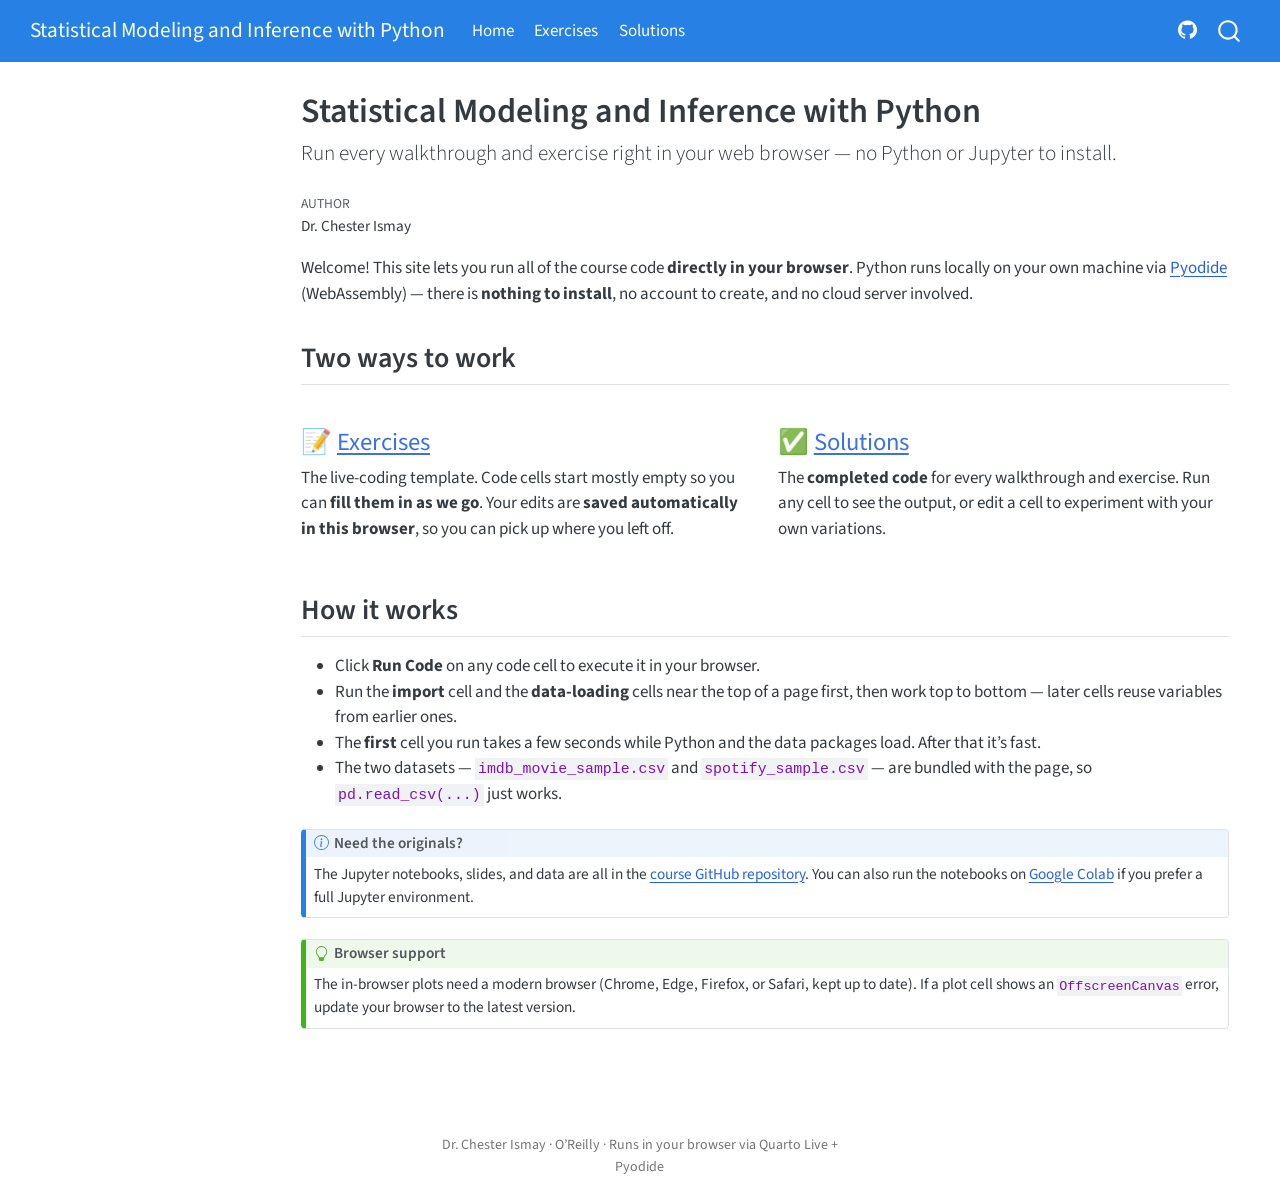
==== commit 77f18254: "Auto-rebuild browser apps from notebook changes [skip actions]" ====
--- a/app/quarto/index.html
+++ b/app/quarto/index.html
@@ -2,7 +2,7 @@
 <html xmlns="http://www.w3.org/1999/xhtml" lang="en" xml:lang="en"><head>
 
 <meta charset="utf-8">
-<meta name="generator" content="quarto-1.9.36">
+<meta name="generator" content="quarto-1.10.18">
 
 <meta name="viewport" content="width=device-width, initial-scale=1.0, user-scalable=yes">
 
@@ -13,10 +13,13 @@
 /* Default styles provided by pandoc.
 ** See https://pandoc.org/MANUAL.html#variables-for-html for config info.
 */
-code{white-space: pre-wrap;}
 span.smallcaps{font-variant: small-caps;}
-div.columns{display: flex; gap: min(4vw, 1.5em);}
-div.column{flex: auto; overflow-x: auto;}
+div.columns{display: flex; gap: 1.5em;}
+div.column{flex: auto;}
+@media screen {
+div.columns{gap: min(4vw, 1.5em);}
+div.column{overflow-x: auto;}
+}
 div.hanging-indent{margin-left: 1.5em; text-indent: -1.5em;}
 ul.task-list{list-style: none;}
 ul.task-list li input[type="checkbox"] {
@@ -40,10 +43,10 @@
 <script src="site_libs/quarto-html/tippy.umd.min.js"></script>
 <script src="site_libs/quarto-html/anchor.min.js"></script>
 <link href="site_libs/quarto-html/tippy.css" rel="stylesheet">
-<link href="site_libs/quarto-html/quarto-syntax-highlighting-845c23b38eaddc0f92fda52bfe77a8c8.css" rel="stylesheet" id="quarto-text-highlighting-styles">
+<link href="site_libs/quarto-html/quarto-syntax-highlighting-64a204ab8560d761af7679ceaba22944.css" rel="stylesheet" id="quarto-text-highlighting-styles">
 <script src="site_libs/bootstrap/bootstrap.min.js"></script>
 <link href="site_libs/bootstrap/bootstrap-icons.css" rel="stylesheet">
-<link href="site_libs/bootstrap/bootstrap-6e5d3d8f06bab3c9fe439197eeba8315.min.css" rel="stylesheet" append-hash="true" id="quarto-bootstrap" data-mode="light">
+<link href="site_libs/bootstrap/bootstrap-90fd5f0558147ba959c810dc777ecf9d.min.css" rel="stylesheet" append-hash="true" id="quarto-bootstrap" data-mode="light">
 <script src="site_libs/quarto-contrib/live-runtime/live-runtime.js" type="module"></script>
 <link href="site_libs/quarto-contrib/live-runtime/live-runtime.css" rel="stylesheet">
 <script id="quarto-search-options" type="application/json">{
--- a/app/quarto/site_libs/quarto-html/quarto-syntax-highlighting-64a204ab8560d761af7679ceaba22944.css
+++ b/app/quarto/site_libs/quarto-html/quarto-syntax-highlighting-64a204ab8560d761af7679ceaba22944.css
@@ -0,0 +1,236 @@
+/* quarto syntax highlight colors */
+:root {
+  --quarto-hl-ot-color: #003B4F;
+  --quarto-hl-at-color: #657422;
+  --quarto-hl-ss-color: #20794D;
+  --quarto-hl-an-color: #5E5E5E;
+  --quarto-hl-fu-color: #4758AB;
+  --quarto-hl-st-color: #20794D;
+  --quarto-hl-cf-color: #003B4F;
+  --quarto-hl-op-color: #5E5E5E;
+  --quarto-hl-er-color: #AD0000;
+  --quarto-hl-bn-color: #AD0000;
+  --quarto-hl-al-color: #AD0000;
+  --quarto-hl-va-color: #111111;
+  --quarto-hl-bu-color: inherit;
+  --quarto-hl-ex-color: inherit;
+  --quarto-hl-pp-color: #AD0000;
+  --quarto-hl-in-color: #5E5E5E;
+  --quarto-hl-vs-color: #20794D;
+  --quarto-hl-wa-color: #5E5E5E;
+  --quarto-hl-do-color: #5E5E5E;
+  --quarto-hl-im-color: #00769E;
+  --quarto-hl-ch-color: #20794D;
+  --quarto-hl-dt-color: #AD0000;
+  --quarto-hl-fl-color: #AD0000;
+  --quarto-hl-co-color: #5E5E5E;
+  --quarto-hl-cv-color: #5E5E5E;
+  --quarto-hl-cn-color: #8f5902;
+  --quarto-hl-sc-color: #5E5E5E;
+  --quarto-hl-dv-color: #AD0000;
+  --quarto-hl-kw-color: #003B4F;
+}
+
+/* other quarto variables */
+:root {
+  --quarto-font-monospace: SFMono-Regular, Menlo, Monaco, Consolas, "Liberation Mono", "Courier New", monospace;
+}
+
+/* syntax highlight based on Pandoc's rules */
+pre > code.sourceCode > span {
+  color: #003B4F;
+}
+
+code.sourceCode > span {
+  color: #003B4F;
+}
+
+div.sourceCode,
+div.sourceCode pre.sourceCode {
+  color: #003B4F;
+}
+
+/* Normal */
+code span {
+  color: #003B4F;
+}
+
+/* Alert */
+code span.al {
+  color: #AD0000;
+  font-style: inherit;
+}
+
+/* Annotation */
+code span.an {
+  color: #5E5E5E;
+  font-style: inherit;
+}
+
+/* Attribute */
+code span.at {
+  color: #657422;
+  font-style: inherit;
+}
+
+/* BaseN */
+code span.bn {
+  color: #AD0000;
+  font-style: inherit;
+}
+
+/* BuiltIn */
+code span.bu {
+  font-style: inherit;
+}
+
+/* ControlFlow */
+code span.cf {
+  color: #003B4F;
+  font-weight: bold;
+  font-style: inherit;
+}
+
+/* Char */
+code span.ch {
+  color: #20794D;
+  font-style: inherit;
+}
+
+/* Constant */
+code span.cn {
+  color: #8f5902;
+  font-style: inherit;
+}
+
+/* Comment */
+code span.co {
+  color: #5E5E5E;
+  font-style: inherit;
+}
+
+/* CommentVar */
+code span.cv {
+  color: #5E5E5E;
+  font-style: italic;
+}
+
+/* Documentation */
+code span.do {
+  color: #5E5E5E;
+  font-style: italic;
+}
+
+/* DataType */
+code span.dt {
+  color: #AD0000;
+  font-style: inherit;
+}
+
+/* DecVal */
+code span.dv {
+  color: #AD0000;
+  font-style: inherit;
+}
+
+/* Error */
+code span.er {
+  color: #AD0000;
+  font-style: inherit;
+}
+
+/* Extension */
+code span.ex {
+  font-style: inherit;
+}
+
+/* Float */
+code span.fl {
+  color: #AD0000;
+  font-style: inherit;
+}
+
+/* Function */
+code span.fu {
+  color: #4758AB;
+  font-style: inherit;
+}
+
+/* Import */
+code span.im {
+  color: #00769E;
+  font-style: inherit;
+}
+
+/* Information */
+code span.in {
+  color: #5E5E5E;
+  font-style: inherit;
+}
+
+/* Keyword */
+code span.kw {
+  color: #003B4F;
+  font-weight: bold;
+  font-style: inherit;
+}
+
+/* Operator */
+code span.op {
+  color: #5E5E5E;
+  font-style: inherit;
+}
+
+/* Other */
+code span.ot {
+  color: #003B4F;
+  font-style: inherit;
+}
+
+/* Preprocessor */
+code span.pp {
+  color: #AD0000;
+  font-style: inherit;
+}
+
+/* SpecialChar */
+code span.sc {
+  color: #5E5E5E;
+  font-style: inherit;
+}
+
+/* SpecialString */
+code span.ss {
+  color: #20794D;
+  font-style: inherit;
+}
+
+/* String */
+code span.st {
+  color: #20794D;
+  font-style: inherit;
+}
+
+/* Variable */
+code span.va {
+  color: #111111;
+  font-style: inherit;
+}
+
+/* VerbatimString */
+code span.vs {
+  color: #20794D;
+  font-style: inherit;
+}
+
+/* Warning */
+code span.wa {
+  color: #5E5E5E;
+  font-style: italic;
+}
+
+.prevent-inlining {
+  content: "</";
+}
+
+/*# sourceMappingURL=9d8d5bb603a83b8298b89080a598c93b.css.map */
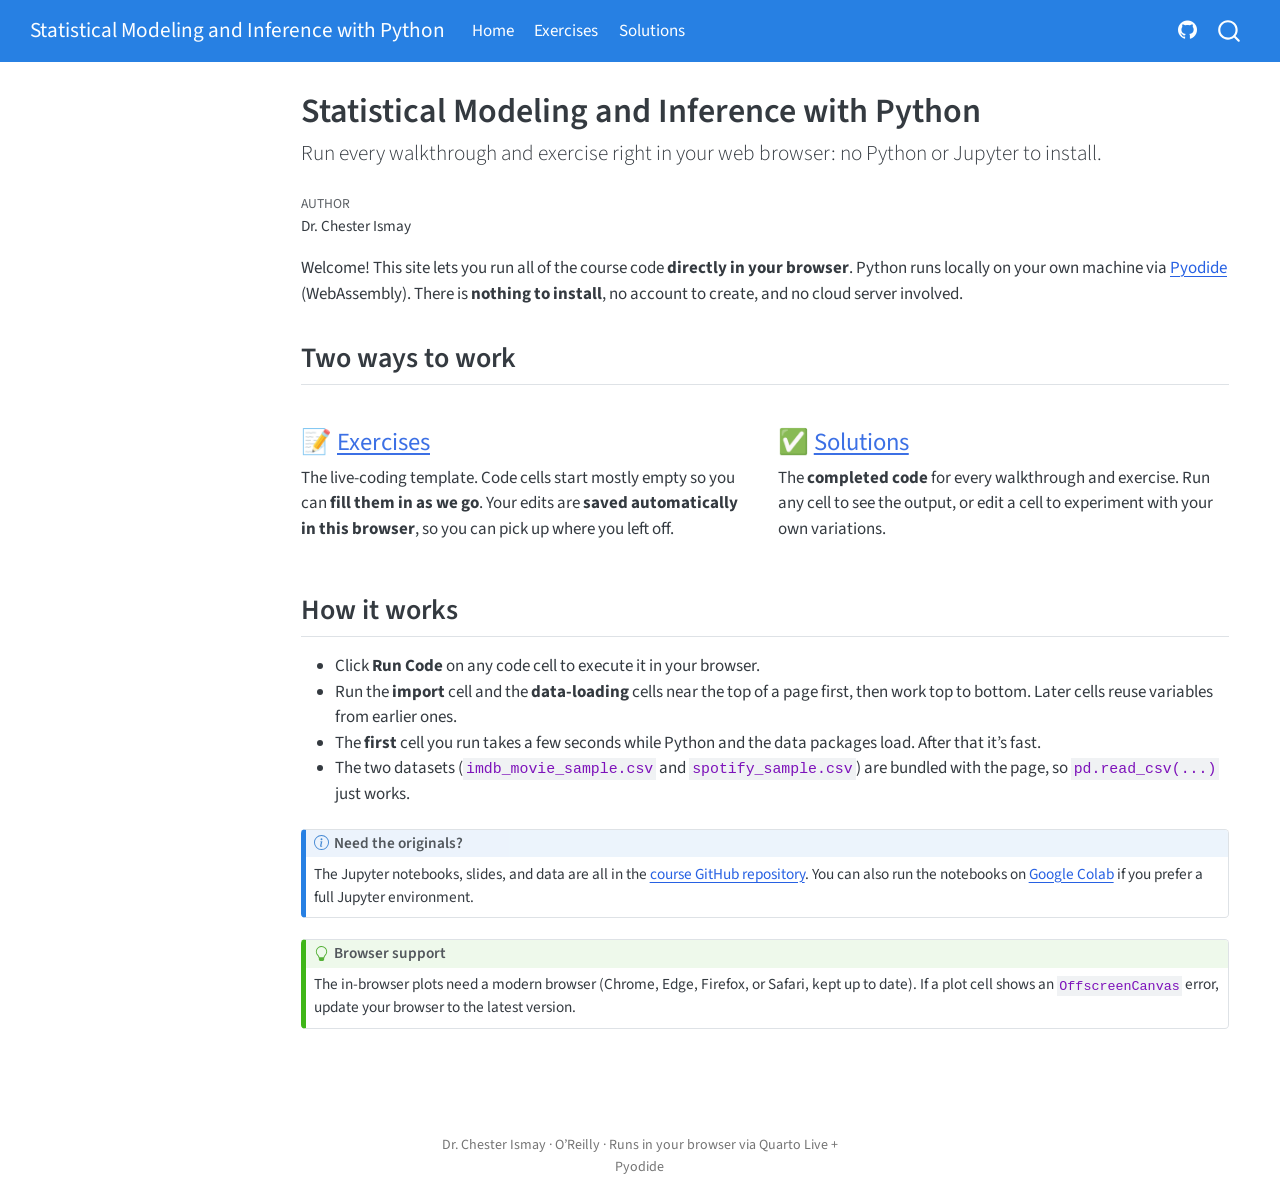
==== commit a55cccf4: "Auto-rebuild browser apps from notebook changes [skip actions]" ====
--- a/app/quarto/index.html
+++ b/app/quarto/index.html
@@ -46,7 +46,7 @@
 <link href="site_libs/quarto-html/quarto-syntax-highlighting-64a204ab8560d761af7679ceaba22944.css" rel="stylesheet" id="quarto-text-highlighting-styles">
 <script src="site_libs/bootstrap/bootstrap.min.js"></script>
 <link href="site_libs/bootstrap/bootstrap-icons.css" rel="stylesheet">
-<link href="site_libs/bootstrap/bootstrap-90fd5f0558147ba959c810dc777ecf9d.min.css" rel="stylesheet" append-hash="true" id="quarto-bootstrap" data-mode="light">
+<link href="site_libs/bootstrap/bootstrap-b8f84b86e57ac73173db2324cacdbf7d.min.css" rel="stylesheet" append-hash="true" id="quarto-bootstrap" data-mode="light">
 <script src="site_libs/quarto-contrib/live-runtime/live-runtime.js" type="module"></script>
 <link href="site_libs/quarto-contrib/live-runtime/live-runtime.css" rel="stylesheet">
 <script id="quarto-search-options" type="application/json">{
@@ -140,7 +140,7 @@
 <header id="title-block-header" class="quarto-title-block default">
 <div class="quarto-title">
 <h1 class="title">Statistical Modeling and Inference with Python</h1>
-<p class="subtitle lead">Run every walkthrough and exercise right in your web browser — no Python or Jupyter to install.</p>
+<p class="subtitle lead">Run every walkthrough and exercise right in your web browser: no Python or Jupyter to install.</p>
 </div>
 
 
@@ -163,7 +163,7 @@
 </header>
 
 
-<p>Welcome! This site lets you run all of the course code <strong>directly in your browser</strong>. Python runs locally on your own machine via <a href="https://pyodide.org">Pyodide</a> (WebAssembly) — there is <strong>nothing to install</strong>, no account to create, and no cloud server involved.</p>
+<p>Welcome! This site lets you run all of the course code <strong>directly in your browser</strong>. Python runs locally on your own machine via <a href="https://pyodide.org">Pyodide</a> (WebAssembly). There is <strong>nothing to install</strong>, no account to create, and no cloud server involved.</p>
 <section id="two-ways-to-work" class="level2">
 <h2 class="anchored" data-anchor-id="two-ways-to-work">Two ways to work</h2>
 <div class="grid">
@@ -181,9 +181,9 @@
 <h2 class="anchored" data-anchor-id="how-it-works">How it works</h2>
 <ul>
 <li>Click <strong>Run Code</strong> on any code cell to execute it in your browser.</li>
-<li>Run the <strong>import</strong> cell and the <strong>data-loading</strong> cells near the top of a page first, then work top to bottom — later cells reuse variables from earlier ones.</li>
+<li>Run the <strong>import</strong> cell and the <strong>data-loading</strong> cells near the top of a page first, then work top to bottom. Later cells reuse variables from earlier ones.</li>
 <li>The <strong>first</strong> cell you run takes a few seconds while Python and the data packages load. After that it’s fast.</li>
-<li>The two datasets — <code>imdb_movie_sample.csv</code> and <code>spotify_sample.csv</code> — are bundled with the page, so <code>pd.read_csv(...)</code> just works.</li>
+<li>The two datasets (<code>imdb_movie_sample.csv</code> and <code>spotify_sample.csv</code>) are bundled with the page, so <code>pd.read_csv(...)</code> just works.</li>
 </ul>
 <div class="callout callout-style-default callout-note callout-titled">
 <div class="callout-header d-flex align-content-center">
